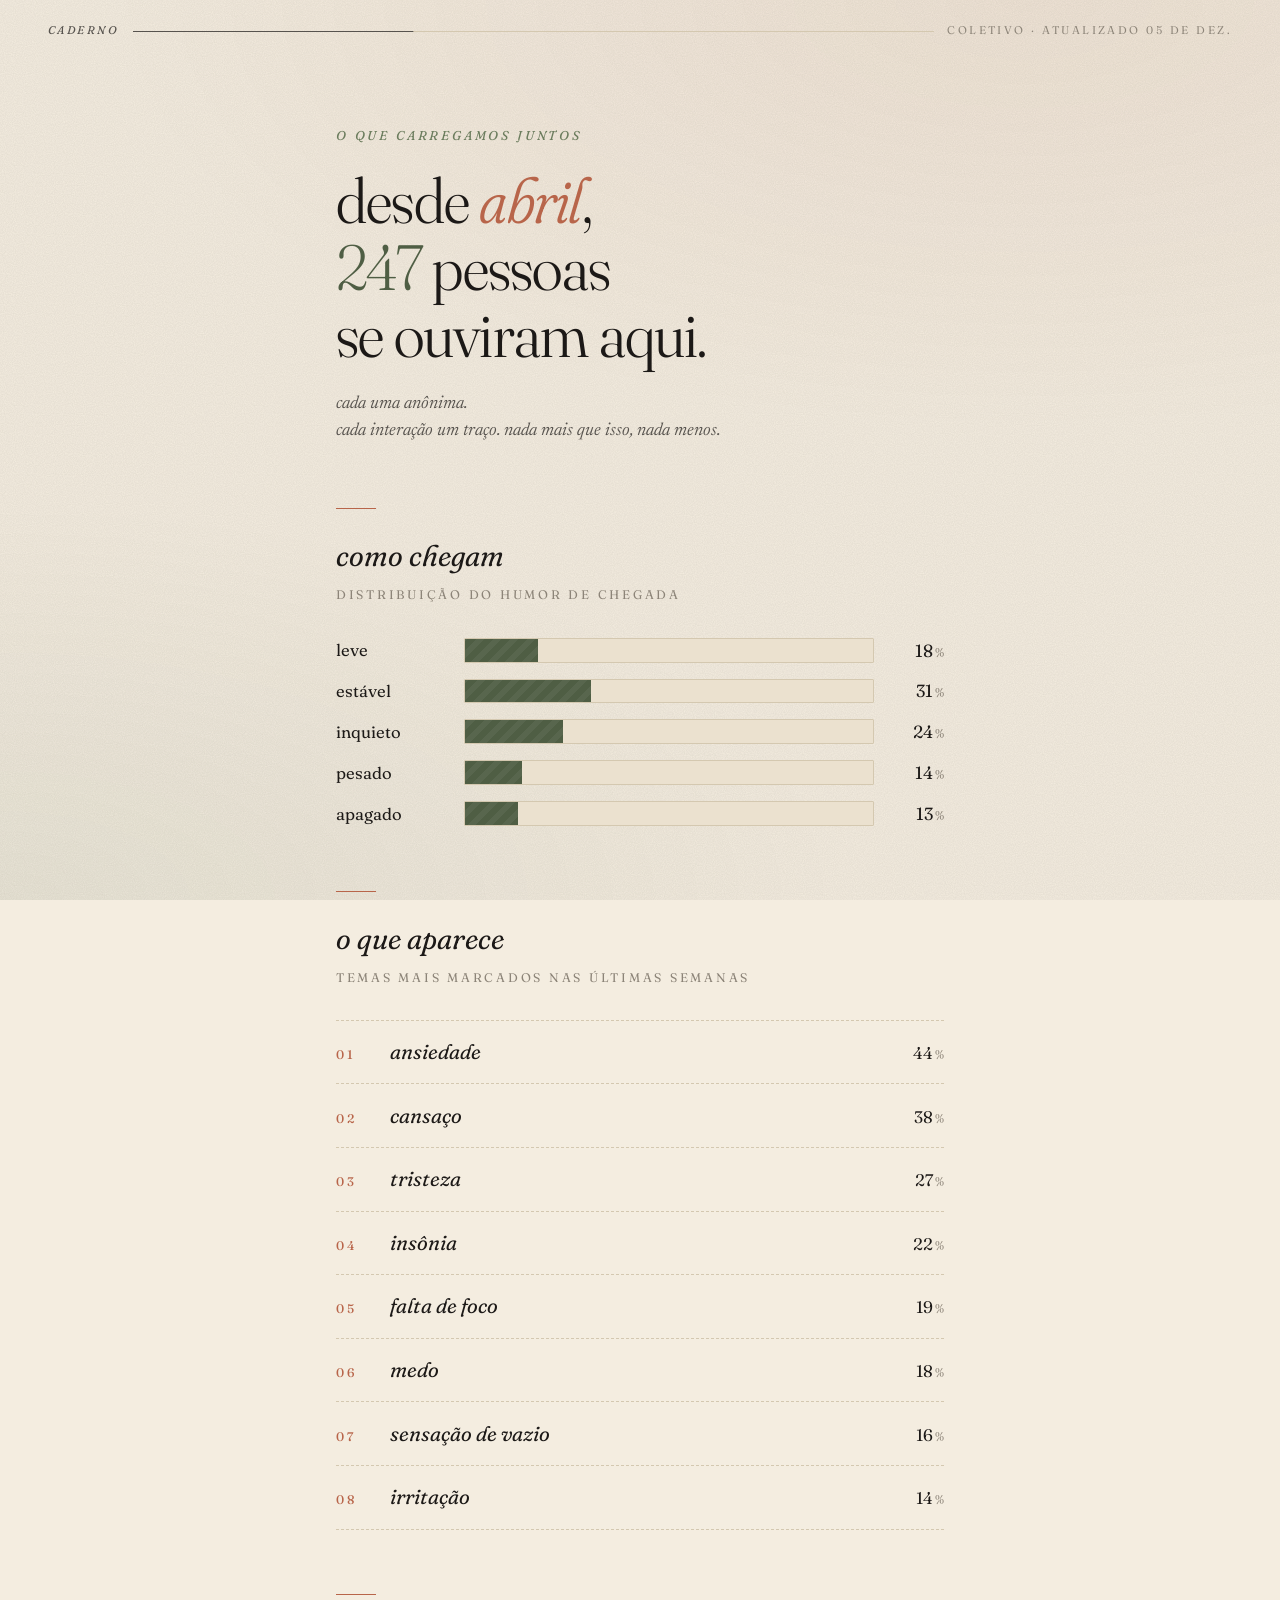
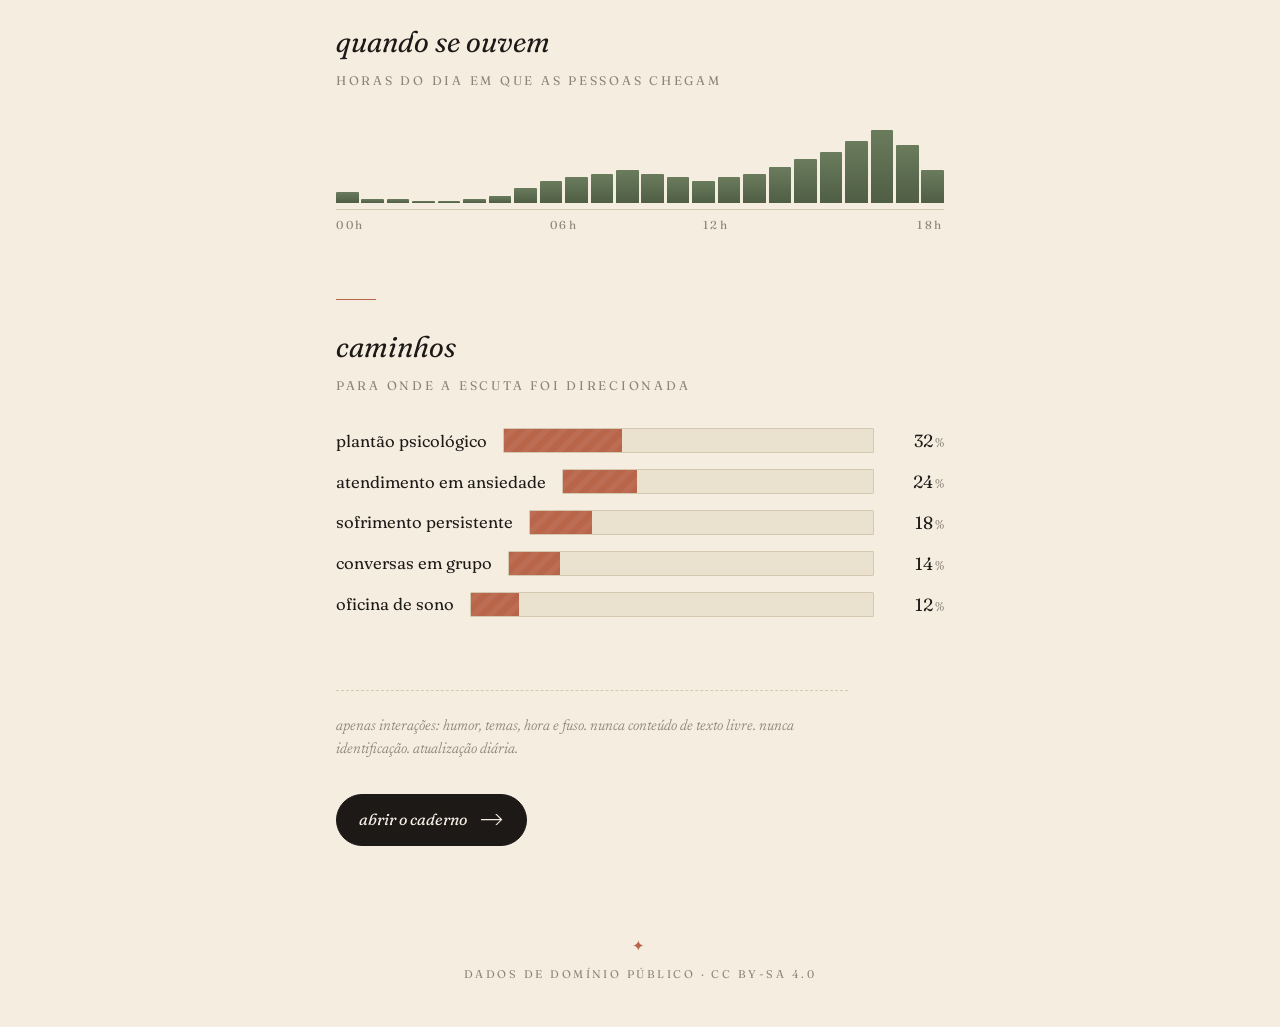
==== public/coletivo.html @ 83b654bb "feat: add initial implementation of the caderno application with survey and public stats page - Crea" ====
<!DOCTYPE html>
<html lang="pt-BR">
<head>
  <meta charset="UTF-8" />
  <meta name="viewport" content="width=device-width, initial-scale=1.0, viewport-fit=cover" />
  <meta name="theme-color" content="#f4ede0" />
  <meta name="description" content="O coletivo — dados públicos da pesquisa de campo." />
  <meta name="referrer" content="no-referrer" />
  <title>caderno · coletivo</title>

  <link rel="icon" type="image/svg+xml" href="favicon.svg" />
  <link rel="mask-icon" href="favicon.svg" color="#b8654a" />

  <link rel="preconnect" href="https://fonts.googleapis.com" />
  <link rel="preconnect" href="https://fonts.gstatic.com" crossorigin />
  <link href="https://fonts.googleapis.com/css2?family=Fraunces:ital,opsz,wght,SOFT,WONK@0,9..144,300..900,30..100,0..1;1,9..144,300..900,30..100,0..1&family=Newsreader:ital,opsz,wght@0,6..72,300..600;1,6..72,300..600&display=swap" rel="stylesheet" />

  <link rel="stylesheet" href="css/style.css" />
</head>
<body class="body--bulletin">
  <div class="paper-grain" aria-hidden="true"></div>

  <header class="masthead">
    <a href="index.html" class="masthead__title masthead__title--link">caderno</a>
    <span class="masthead__rule"></span>
    <span class="masthead__edition">coletivo &middot; <time id="updated">—</time></span>
  </header>

  <main class="folio folio--wide">

    <section class="bulletin-lede">
      <p class="bulletin__overline">o que carregamos juntos</p>
      <h1 class="bulletin__hed">
        desde <em>abril</em>,<br />
        <span class="bulletin__count" id="total-count">—</span> pessoas<br />
        se ouviram aqui.
      </h1>
      <p class="bulletin__lede">
        cada uma anônima.<br />
        cada interação um traço. nada mais que isso, nada menos.
      </p>
    </section>

    <section class="bulletin">
      <h2 class="bulletin__section">como chegam</h2>
      <p class="bulletin__sub">distribuição do humor de chegada</p>
      <div class="bars" id="bars-mood"></div>
    </section>

    <section class="bulletin">
      <h2 class="bulletin__section">o que aparece</h2>
      <p class="bulletin__sub">temas mais marcados nas últimas semanas</p>
      <ol class="top-list" id="top-themes"></ol>
    </section>

    <section class="bulletin">
      <h2 class="bulletin__section">quando se ouvem</h2>
      <p class="bulletin__sub">horas do dia em que as pessoas chegam</p>
      <div class="ribbon" id="ribbon-hours" aria-hidden="true"></div>
      <ol class="ribbon-axis" aria-hidden="true">
        <li>00h</li><li>06h</li><li>12h</li><li>18h</li>
      </ol>
    </section>

    <section class="bulletin">
      <h2 class="bulletin__section">caminhos</h2>
      <p class="bulletin__sub">para onde a escuta foi direcionada</p>
      <div class="bars" id="bars-routes"></div>
    </section>

    <p class="bulletin__footnote">
      apenas interações: humor, temas, hora e fuso. nunca conteúdo de texto livre. nunca identificação. atualização diária.
    </p>

    <nav class="bulletin__nav">
      <a href="index.html" class="quill">
        <span>abrir o caderno</span>
        <svg viewBox="0 0 24 12" aria-hidden="true"><path d="M0 6 H22 M16 0 L22 6 L16 12" /></svg>
      </a>
    </nav>

  </main>

  <footer class="dust">
    <span class="dust__mark" aria-hidden="true">&#x2726;</span>
    <p>dados de domínio público &middot; cc by-sa 4.0</p>
  </footer>

  <script src="js/coletivo.js" defer></script>
</body>
</html>
---- public/css/style.css ----
/* =========================================================================
   caderno · pesquisa de campo
   ========================================================================= */

:root {
  --paper:       #f4ede0;
  --paper-deep:  #ebe1cf;
  --paper-edge:  #d4c8b0;
  --ink:         #1c1917;
  --ink-soft:    #57534e;
  --ink-faint:   #8c8478;
  --moss:        #6b7c5d;
  --moss-deep:   #4f5e44;
  --terra:       #b8654a;
  --gold:        #c8a050;

  --type-display: 'Fraunces', 'Iowan Old Style', 'Charter', Georgia, serif;
  --type-body:    'Newsreader', 'Iowan Old Style', 'Charter', Georgia, serif;

  --leaf-max:  38rem;
  --gutter:    clamp(1.5rem, 5vw, 3rem);
  --ease-leaf: cubic-bezier(0.22, 1, 0.36, 1);
  --ease-soft: cubic-bezier(0.4, 0, 0.2, 1);
}

*,
*::before,
*::after { box-sizing: border-box; }

html, body { margin: 0; padding: 0; }

html { -webkit-text-size-adjust: 100%; }

body {
  font-family: var(--type-body);
  font-size: 1.0625rem;
  line-height: 1.55;
  color: var(--ink);
  background: var(--paper);
  min-height: 100vh;
  min-height: 100dvh;
  position: relative;
  overflow-x: hidden;
  font-feature-settings: 'kern', 'liga', 'onum';
  font-variation-settings: 'opsz' 18, 'wght' 400;
  -webkit-font-smoothing: antialiased;
  text-rendering: optimizeLegibility;
}

::selection {
  background: var(--ink);
  color: var(--paper);
}

/* paper grain ------------------------------------------------------------- */
.paper-grain {
  position: fixed;
  inset: 0;
  pointer-events: none;
  z-index: 0;
  opacity: 0.16;
  mix-blend-mode: multiply;
  background-image: url("data:image/svg+xml;utf8,<svg xmlns='http://www.w3.org/2000/svg' viewBox='0 0 240 240'><filter id='n'><feTurbulence type='fractalNoise' baseFrequency='0.9' numOctaves='2' seed='3'/><feColorMatrix values='0 0 0 0 0.11  0 0 0 0 0.10  0 0 0 0 0.09  0 0 0 0.7 0'/></filter><rect width='240' height='240' filter='url(%23n)'/></svg>");
  background-size: 240px 240px;
}

body::before {
  content: '';
  position: fixed;
  inset: 0;
  pointer-events: none;
  z-index: 0;
  background:
    radial-gradient(120% 80% at 80% 0%, rgba(184, 101, 74, 0.07), transparent 60%),
    radial-gradient(120% 80% at 0% 100%, rgba(107, 124, 93, 0.08), transparent 55%);
}

/* masthead ---------------------------------------------------------------- */
.masthead {
  position: relative;
  z-index: 2;
  display: flex;
  align-items: center;
  gap: 0.85rem;
  padding: 1.4rem var(--gutter) 0;
  font-family: var(--type-display);
  font-size: 0.7rem;
  letter-spacing: 0.22em;
  text-transform: uppercase;
  color: var(--ink-faint);
  font-feature-settings: 'lnum';
}
.masthead__title {
  font-style: italic;
  font-variation-settings: 'opsz' 14, 'wght' 420, 'SOFT' 60;
  color: var(--ink-soft);
}
.masthead__rule {
  flex: 1;
  height: 1px;
  background: var(--paper-edge);
  position: relative;
}
.masthead__rule::after {
  content: '';
  position: absolute;
  inset: 0;
  background: var(--ink-soft);
  transform-origin: left;
  transform: scaleX(0);
  animation: rule-draw 1.4s 0.2s var(--ease-leaf) forwards;
}
@keyframes rule-draw { to { transform: scaleX(0.35); } }
.masthead__edition {
  font-variation-settings: 'opsz' 14, 'wght' 360;
}

/* chapter dots ------------------------------------------------------------ */
.chapters {
  position: relative;
  z-index: 2;
  padding: 1.25rem var(--gutter) 0;
}
.chapters ol {
  list-style: none;
  display: flex;
  gap: 0.7rem;
  margin: 0;
  padding: 0;
}
.chapter {
  width: 0.45rem;
  height: 0.45rem;
  border-radius: 50%;
  background: transparent;
  border: 1px solid var(--paper-edge);
  transition: all 0.5s var(--ease-leaf);
}
.chapter--past   { background: var(--moss); border-color: var(--moss); }
.chapter--active {
  background: var(--ink);
  border-color: var(--ink);
  transform: scale(1.4);
  box-shadow: 0 0 0 4px rgba(28, 25, 23, 0.05);
}

/* folio ------------------------------------------------------------------- */
.folio {
  position: relative;
  z-index: 1;
  padding: 2rem var(--gutter) 4rem;
  max-width: var(--leaf-max);
  margin: 0 auto;
  min-height: 70dvh;
}

/* leaves (steps) ---------------------------------------------------------- */
.leaf {
  display: none;
  animation: leaf-in 0.7s var(--ease-leaf) both;
}
.leaf--active { display: block; }
.leaf[hidden] { display: none; }

@keyframes leaf-in {
  from { opacity: 0; transform: translateY(14px); filter: blur(2px); }
  to   { opacity: 1; transform: none;             filter: none; }
}

/* welcome ----------------------------------------------------------------- */
.leaf--welcome { padding-top: clamp(2rem, 9vh, 5rem); }

.welcome__overline {
  font-family: var(--type-display);
  font-style: italic;
  font-size: 0.8rem;
  letter-spacing: 0.22em;
  text-transform: uppercase;
  color: var(--moss);
  margin: 0 0 1.75rem;
  font-variation-settings: 'opsz' 14, 'wght' 420, 'SOFT' 50;
  animation: fade-up 0.9s 0.1s var(--ease-leaf) both;
}

.welcome__hed {
  font-family: var(--type-display);
  font-size: clamp(2.75rem, 10vw, 4.75rem);
  line-height: 0.98;
  letter-spacing: -0.015em;
  margin: 0;
  font-variation-settings: 'opsz' 144, 'wght' 320, 'SOFT' 30;
  animation: fade-up 0.9s 0.25s var(--ease-leaf) both;
}
.welcome__hed em {
  font-style: italic;
  font-variation-settings: 'opsz' 144, 'wght' 320, 'SOFT' 80, 'WONK' 1;
  color: var(--ink-soft);
}

.welcome__breath {
  display: block;
  width: 100%;
  max-width: 12rem;
  height: 4px;
  margin: 1.75rem 0 2rem;
  overflow: visible;
}
.welcome__breath line {
  stroke: var(--terra);
  stroke-width: 1;
  stroke-dasharray: 200;
  stroke-dashoffset: 200;
  transform-origin: left center;
  animation:
    breath-draw 1.6s 0.6s var(--ease-leaf) forwards,
    breath-pulse 5s 2.4s ease-in-out infinite alternate;
}
@keyframes breath-draw  { to { stroke-dashoffset: 0; } }
@keyframes breath-pulse {
  0%   { transform: scaleX(0.92); opacity: 0.7; }
  100% { transform: scaleX(1);    opacity: 1;   }
}

.welcome__lede {
  font-family: var(--type-body);
  font-style: italic;
  font-size: 1.125rem;
  font-variation-settings: 'opsz' 32, 'wght' 380;
  color: var(--ink-soft);
  max-width: 28rem;
  margin: 0 0 2.5rem;
  animation: fade-up 0.9s 0.45s var(--ease-leaf) both;
}

.welcome__fineprint {
  font-family: var(--type-display);
  font-size: 0.7rem;
  letter-spacing: 0.22em;
  text-transform: uppercase;
  color: var(--ink-faint);
  margin: 1.75rem 0 0;
  font-variation-settings: 'opsz' 14, 'wght' 380;
  animation: fade-up 0.9s 0.75s var(--ease-leaf) both;
}

.leaf--welcome .quill {
  animation: fade-up 0.9s 0.6s var(--ease-leaf) both;
}

@keyframes fade-up {
  from { opacity: 0; transform: translateY(10px); }
  to   { opacity: 1; transform: none; }
}

/* quill (button) ---------------------------------------------------------- */
.quill {
  display: inline-flex;
  align-items: center;
  gap: 0.85rem;
  padding: 0.78rem 1.4rem;
  font-family: var(--type-display);
  font-size: 1rem;
  font-style: italic;
  font-variation-settings: 'opsz' 24, 'wght' 400, 'SOFT' 60;
  color: var(--paper);
  background: var(--ink);
  border: 1px solid var(--ink);
  border-radius: 999px;
  text-decoration: none;
  cursor: pointer;
  transition: transform 0.4s var(--ease-leaf), background 0.4s var(--ease-leaf), border-color 0.4s var(--ease-leaf), color 0.3s ease;
  position: relative;
  user-select: none;
  -webkit-tap-highlight-color: transparent;
}
.quill:hover {
  transform: translateY(-1px);
  background: var(--moss-deep);
  border-color: var(--moss-deep);
}
.quill:active { transform: translateY(0); }
.quill svg {
  width: 1.4rem;
  height: 0.7rem;
  stroke: currentColor;
  stroke-width: 1.2;
  stroke-linecap: square;
  stroke-linejoin: miter;
  fill: none;
  transition: transform 0.45s var(--ease-leaf);
}
.quill:hover svg { transform: translateX(5px); }

.quill--ghost {
  background: transparent;
  color: var(--ink-soft);
  border-color: transparent;
  padding: 0.78rem 0.6rem;
}
.quill--ghost:hover {
  background: transparent;
  border-color: transparent;
  color: var(--ink);
  transform: none;
}
.quill--ghost:hover svg { transform: translateX(-5px); }
.quill--ghost svg { transition: transform 0.45s var(--ease-leaf); }

.quill[disabled],
.quill[aria-disabled='true'] {
  opacity: 0.32;
  cursor: not-allowed;
  pointer-events: none;
}

/* leaf head --------------------------------------------------------------- */
.leaf__head { margin-bottom: 2.25rem; }

.leaf__numeral {
  display: inline-flex;
  align-items: center;
  font-family: var(--type-display);
  font-size: 0.78rem;
  letter-spacing: 0.28em;
  color: var(--terra);
  font-variation-settings: 'opsz' 14, 'wght' 460;
  font-feature-settings: 'lnum';
  margin-bottom: 1.25rem;
  text-transform: uppercase;
}
.leaf__numeral::before {
  content: '';
  display: inline-block;
  width: 1.6rem;
  height: 1px;
  background: currentColor;
  margin-right: 0.7rem;
  transform-origin: left;
  animation: rule-grow 0.7s 0.15s var(--ease-leaf) both;
}
@keyframes rule-grow {
  from { transform: scaleX(0); }
  to   { transform: scaleX(1); }
}

.leaf__hed {
  font-family: var(--type-display);
  font-size: clamp(1.75rem, 5.8vw, 2.65rem);
  line-height: 1.08;
  margin: 0 0 1rem;
  font-variation-settings: 'opsz' 96, 'wght' 360, 'SOFT' 40;
  letter-spacing: -0.008em;
  color: var(--ink);
}
.leaf__hed em {
  font-style: italic;
  font-variation-settings: 'opsz' 96, 'wght' 360, 'SOFT' 80, 'WONK' 1;
  color: var(--moss-deep);
}

.leaf__lede {
  font-family: var(--type-body);
  font-style: italic;
  font-size: 1.05rem;
  color: var(--ink-soft);
  max-width: 30rem;
  margin: 0;
  font-variation-settings: 'opsz' 24, 'wght' 380;
}

.leaf__ornament {
  display: block;
  font-family: var(--type-display);
  font-size: 1.6rem;
  color: var(--terra);
  margin-bottom: 1rem;
  font-variant-emoji: text;
  animation: ornament-spin 1.2s var(--ease-leaf) both;
}
@keyframes ornament-spin {
  from { opacity: 0; transform: rotate(-180deg) scale(0.4); }
  to   { opacity: 1; transform: rotate(0)        scale(1);   }
}

/* ink list (radio) -------------------------------------------------------- */
.ink-list {
  border: none;
  padding: 0;
  margin: 0 0 2.5rem;
  display: flex;
  flex-direction: column;
}

.ink {
  position: relative;
  padding: 1.15rem 0.5rem 1.15rem 0;
  border-bottom: 1px solid var(--paper-edge);
  cursor: pointer;
  display: flex;
  align-items: baseline;
  justify-content: space-between;
  gap: 1rem;
  transition: padding 0.35s var(--ease-leaf), background 0.35s var(--ease-leaf);
  -webkit-tap-highlight-color: transparent;
}
.ink:first-child { border-top: 1px solid var(--paper-edge); }
.ink input {
  position: absolute;
  opacity: 0;
  pointer-events: none;
}

.ink__title {
  font-family: var(--type-display);
  font-size: clamp(1.25rem, 4.4vw, 1.55rem);
  line-height: 1.15;
  font-variation-settings: 'opsz' 36, 'wght' 380, 'SOFT' 40;
  color: var(--ink);
  flex: 1;
  transition: transform 0.35s var(--ease-leaf), color 0.3s ease, font-variation-settings 0.4s ease;
}
.ink__gloss {
  font-family: var(--type-body);
  font-style: italic;
  font-size: 0.92rem;
  color: var(--ink-faint);
  font-variation-settings: 'opsz' 18, 'wght' 360;
  text-align: right;
  white-space: nowrap;
  transition: color 0.3s ease;
}

.ink:hover .ink__title {
  color: var(--moss-deep);
  transform: translateX(6px);
}

.ink:has(input:checked) {
  padding-left: 1.6rem;
}
.ink:has(input:checked)::before {
  content: '';
  position: absolute;
  left: 0;
  top: 50%;
  transform: translateY(-50%);
  width: 0.55rem;
  height: 0.55rem;
  background: var(--terra);
  border-radius: 50%;
  box-shadow: 0 0 0 3px rgba(184, 101, 74, 0.12);
  animation: dot-pop 0.4s var(--ease-leaf) both;
}
@keyframes dot-pop {
  from { transform: translateY(-50%) scale(0); }
  to   { transform: translateY(-50%) scale(1); }
}
.ink:has(input:checked) .ink__title {
  font-style: italic;
  font-variation-settings: 'opsz' 36, 'wght' 420, 'SOFT' 80, 'WONK' 1;
  color: var(--moss-deep);
  transform: none;
}
.ink:has(input:checked) .ink__gloss {
  color: var(--terra);
}

.ink input:focus-visible ~ .ink__title,
.ink:focus-within .ink__title {
  outline: 2px dashed var(--terra);
  outline-offset: 6px;
  border-radius: 2px;
}

/* seeds (multi-select) ---------------------------------------------------- */
.seeds {
  border: none;
  padding: 0;
  margin: 0 0 2.5rem;
  display: flex;
  flex-wrap: wrap;
  gap: 0.55rem;
}
.seed {
  position: relative;
  cursor: pointer;
  -webkit-tap-highlight-color: transparent;
}
.seed input {
  position: absolute;
  opacity: 0;
  pointer-events: none;
}
.seed span {
  display: inline-block;
  padding: 0.6rem 1.05rem;
  border: 1px solid var(--paper-edge);
  border-radius: 999px;
  font-family: var(--type-body);
  font-size: 0.95rem;
  color: var(--ink-soft);
  background: rgba(255, 255, 255, 0.25);
  transition: all 0.3s var(--ease-leaf);
  font-variation-settings: 'opsz' 22, 'wght' 380;
  white-space: nowrap;
}
.seed:hover span {
  border-color: var(--ink-soft);
  color: var(--ink);
  transform: translateY(-1px);
}
.seed input:checked + span {
  background: var(--ink);
  color: var(--paper);
  border-color: var(--ink);
  font-style: italic;
  font-variation-settings: 'opsz' 22, 'wght' 380, 'SOFT' 50, 'WONK' 1;
}
.seed input:focus-visible + span {
  outline: 2px dashed var(--terra);
  outline-offset: 3px;
}

/* margin note (text) ------------------------------------------------------ */
.margin-note {
  margin: 1.5rem 0 2.75rem;
  position: relative;
}
.margin-note__input {
  width: 100%;
  border: none;
  background: transparent;
  font-family: var(--type-display);
  font-style: italic;
  font-size: clamp(1.5rem, 6.2vw, 2.25rem);
  font-variation-settings: 'opsz' 60, 'wght' 360, 'SOFT' 60;
  color: var(--ink);
  padding: 0.6rem 0;
  outline: none;
  letter-spacing: -0.005em;
  -webkit-appearance: none;
}
.margin-note__input::placeholder {
  color: var(--ink-faint);
  font-style: italic;
  opacity: 0.7;
}
.margin-note__input:focus + .margin-note__rule {
  background: var(--terra);
}
.margin-note__rule {
  display: block;
  height: 1px;
  background: var(--ink-soft);
  width: 100%;
  margin-top: 0.4rem;
  transition: background 0.4s var(--ease-leaf);
}
.margin-note__hint {
  font-family: var(--type-display);
  font-size: 0.7rem;
  letter-spacing: 0.22em;
  text-transform: uppercase;
  color: var(--ink-faint);
  margin-top: 0.7rem;
  display: block;
  font-variation-settings: 'opsz' 14, 'wght' 380;
}

/* leaf nav ---------------------------------------------------------------- */
.leaf__nav {
  display: flex;
  align-items: center;
  margin-top: 1rem;
  gap: 0.5rem;
}
.leaf__nav .quill--ghost { margin-right: auto; }
.leaf__nav .quill:not(.quill--ghost) { margin-left: auto; }

/* shake on invalid -------------------------------------------------------- */
.shake { animation: shake 0.4s var(--ease-soft) both; }
@keyframes shake {
  0%, 100% { transform: translateX(0); }
  20%      { transform: translateX(-5px); }
  50%      { transform: translateX(5px); }
  80%      { transform: translateX(-2px); }
}

/* final route card -------------------------------------------------------- */
.card-route {
  position: relative;
  background: var(--paper-deep);
  border: 1px solid var(--paper-edge);
  border-radius: 2px;
  padding: 2rem 1.75rem 1.75rem;
  margin: 2rem 0 0;
  box-shadow:
    0 1px 0 rgba(28, 25, 23, 0.04),
    0 12px 40px -24px rgba(28, 25, 23, 0.18);
  animation: leaf-in 0.8s 0.15s var(--ease-leaf) both;
}
.card-route::before {
  content: '';
  position: absolute;
  top: -1px; left: 1.5rem; right: 1.5rem;
  height: 3px;
  background: var(--terra);
}
.card-route::after {
  content: '✦';
  position: absolute;
  top: -0.7rem; right: 1.25rem;
  font-family: var(--type-display);
  font-size: 0.9rem;
  color: var(--terra);
  background: var(--paper);
  padding: 0 0.4rem;
  font-variant-emoji: text;
}

.card-route__kicker {
  font-family: var(--type-display);
  font-size: 0.7rem;
  letter-spacing: 0.28em;
  text-transform: uppercase;
  color: var(--terra);
  margin: 0 0 0.85rem;
  font-variation-settings: 'opsz' 14, 'wght' 480;
}
.card-route__title {
  font-family: var(--type-display);
  font-size: clamp(1.5rem, 5.4vw, 2.1rem);
  line-height: 1.1;
  margin: 0 0 0.75rem;
  font-variation-settings: 'opsz' 60, 'wght' 380, 'SOFT' 40;
  color: var(--ink);
}
.card-route__body {
  font-family: var(--type-body);
  font-size: 1.02rem;
  color: var(--ink-soft);
  margin: 0 0 0.75rem;
  max-width: 32rem;
  font-variation-settings: 'opsz' 24, 'wght' 380;
}
.card-route__meta {
  font-family: var(--type-display);
  font-style: italic;
  font-size: 0.85rem;
  color: var(--ink-faint);
  margin: 0 0 1.75rem;
  font-variation-settings: 'opsz' 18, 'wght' 380, 'SOFT' 60;
}
.card-route__actions {
  display: flex;
  gap: 0.4rem;
  align-items: center;
  flex-wrap: wrap;
}

.closing {
  font-family: var(--type-display);
  font-size: clamp(1.25rem, 4.5vw, 1.6rem);
  font-style: italic;
  text-align: center;
  color: var(--ink-soft);
  margin: 4rem 0 0;
  font-variation-settings: 'opsz' 36, 'wght' 360, 'SOFT' 70, 'WONK' 1;
  animation: fade-up 0.9s 0.6s var(--ease-leaf) both;
}
.closing em {
  color: var(--terra);
  font-variation-settings: 'opsz' 36, 'wght' 380, 'SOFT' 80, 'WONK' 1;
}

/* dust (footer) ----------------------------------------------------------- */
.dust {
  position: relative;
  z-index: 2;
  padding: 1.5rem var(--gutter) 2.75rem;
  text-align: center;
  font-family: var(--type-display);
  font-size: 0.7rem;
  letter-spacing: 0.22em;
  text-transform: uppercase;
  color: var(--ink-faint);
  font-variation-settings: 'opsz' 14, 'wght' 380;
}
.dust p { margin: 0; }
.dust__mark {
  display: block;
  margin-bottom: 0.55rem;
  color: var(--terra);
  font-size: 0.95rem;
  font-variant-emoji: text;
}

/* responsive -------------------------------------------------------------- */
@media (max-width: 480px) {
  .ink {
    flex-direction: column;
    align-items: flex-start;
    gap: 0.2rem;
  }
  .ink__gloss { text-align: left; white-space: normal; }
  .leaf__nav  { gap: 0.25rem; }
  .leaf__nav .quill { padding: 0.7rem 1.1rem; font-size: 0.95rem; }
  .leaf__nav .quill--ghost { padding: 0.7rem 0.4rem; }
  .card-route { padding: 1.75rem 1.4rem 1.4rem; }
}

@media (min-width: 880px) {
  .leaf__numeral {
    position: absolute;
    transform: translateX(calc(-100% - 1.5rem));
    margin-bottom: 0;
    padding-top: 0.75rem;
  }
  .leaf__numeral::before { display: none; }
  .leaf__head { position: relative; }
}

/* prefers-reduced-motion -------------------------------------------------- */
@media (prefers-reduced-motion: reduce) {
  *,
  *::before,
  *::after {
    animation-duration: 0.001ms !important;
    animation-iteration-count: 1 !important;
    transition-duration: 0.001ms !important;
  }
}

/* =========================================================================
   welcome — return-visitor link (revealed by JS)
   ========================================================================= */
.welcome__return {
  font-family: var(--type-display);
  font-style: italic;
  font-size: 0.92rem;
  color: var(--ink-soft);
  margin: 1.6rem 0 0;
  font-variation-settings: 'opsz' 22, 'wght' 380, 'SOFT' 60;
  display: flex;
  align-items: center;
  gap: 0.55rem;
  animation: fade-up 0.9s 0.95s var(--ease-leaf) both;
}
.welcome__return[hidden] { display: none; }
.welcome__return > span:first-child {
  color: var(--terra);
  font-variant-emoji: text;
  font-size: 0.85rem;
}
.welcome__return a {
  color: var(--ink);
  text-decoration: none;
  border-bottom: 1px solid var(--ink-faint);
  padding-bottom: 1px;
  transition: border-color 0.3s ease, color 0.3s ease;
}
.welcome__return a:hover {
  color: var(--terra);
  border-color: var(--terra);
}

/* =========================================================================
   card-route — public-data share line
   ========================================================================= */
.card-route__share {
  margin: 1.5rem 0 0;
  padding: 1.1rem 0 0;
  border-top: 1px dashed var(--paper-edge);
  display: flex;
  align-items: center;
  gap: 0.55rem;
  flex-wrap: wrap;
  font-family: var(--type-display);
  font-style: italic;
  font-size: 0.92rem;
  color: var(--ink-soft);
  font-variation-settings: 'opsz' 22, 'wght' 380, 'SOFT' 60;
}
.card-route__share-mark {
  color: var(--terra);
  font-style: normal;
  font-variant-emoji: text;
  font-size: 0.85rem;
}
.card-route__share a {
  color: var(--terra);
  text-decoration: none;
  border-bottom: 1px solid currentColor;
  padding-bottom: 1px;
  transition: color 0.3s ease, border-color 0.3s ease;
}
.card-route__share a:hover {
  color: var(--moss-deep);
  border-color: var(--moss-deep);
}

/* =========================================================================
   coletivo · public data page
   ========================================================================= */

.folio--wide { max-width: 44rem; }

.bulletin-lede {
  padding-top: clamp(1.5rem, 6vh, 4rem);
  margin-bottom: 4rem;
  animation: leaf-in 0.9s 0.05s var(--ease-leaf) both;
}

.bulletin__overline {
  font-family: var(--type-display);
  font-style: italic;
  font-size: 0.8rem;
  letter-spacing: 0.22em;
  text-transform: uppercase;
  color: var(--moss);
  margin: 0 0 1.25rem;
  font-variation-settings: 'opsz' 14, 'wght' 420, 'SOFT' 50;
}

.bulletin__hed {
  font-family: var(--type-display);
  font-size: clamp(2.25rem, 8vw, 4rem);
  line-height: 1.05;
  letter-spacing: -0.012em;
  margin: 0 0 1.5rem;
  font-variation-settings: 'opsz' 144, 'wght' 320, 'SOFT' 30;
  color: var(--ink);
}
.bulletin__hed em {
  font-style: italic;
  font-variation-settings: 'opsz' 144, 'wght' 320, 'SOFT' 80, 'WONK' 1;
  color: var(--terra);
}
.bulletin__count {
  font-variation-settings: 'opsz' 144, 'wght' 280, 'SOFT' 50;
  color: var(--moss-deep);
  font-feature-settings: 'lnum';
  letter-spacing: -0.025em;
}

.bulletin__lede {
  font-family: var(--type-body);
  font-style: italic;
  font-size: 1.1rem;
  line-height: 1.5;
  color: var(--ink-soft);
  margin: 0;
  max-width: 30rem;
  font-variation-settings: 'opsz' 32, 'wght' 380;
}

.bulletin {
  margin-bottom: 4rem;
  position: relative;
  animation: leaf-in 0.8s var(--ease-leaf) both;
}
section.bulletin:nth-of-type(2) { animation-delay: 0.30s; }
section.bulletin:nth-of-type(3) { animation-delay: 0.45s; }
section.bulletin:nth-of-type(4) { animation-delay: 0.60s; }
section.bulletin:nth-of-type(5) { animation-delay: 0.75s; }

.bulletin::before {
  content: '';
  display: block;
  width: 2.5rem;
  height: 1px;
  background: var(--terra);
  margin-bottom: 1.5rem;
}

.bulletin__section {
  font-family: var(--type-display);
  font-size: clamp(1.4rem, 4vw, 1.85rem);
  font-style: italic;
  font-variation-settings: 'opsz' 60, 'wght' 380, 'SOFT' 50, 'WONK' 1;
  margin: 0 0 0.4rem;
  color: var(--ink);
}
.bulletin__sub {
  font-family: var(--type-display);
  font-size: 0.78rem;
  letter-spacing: 0.22em;
  text-transform: uppercase;
  color: var(--ink-faint);
  margin: 0 0 2rem;
  font-variation-settings: 'opsz' 14, 'wght' 380;
}

/* horizontal bars --------------------------------------------------------- */
.bars { display: flex; flex-direction: column; gap: 0.85rem; }

.bar {
  display: flex;
  align-items: center;
  gap: 1rem;
}
.bar__label {
  flex: 0 0 auto;
  min-width: 7rem;
  max-width: 14rem;
  font-family: var(--type-display);
  font-size: 1.05rem;
  font-variation-settings: 'opsz' 24, 'wght' 380, 'SOFT' 40;
  color: var(--ink);
}
.bar__track {
  flex: 1 1 0;
  min-width: 0;
  height: 1.55rem;
  background: var(--paper-deep);
  border-radius: 1px;
  overflow: hidden;
  position: relative;
  border: 1px solid var(--paper-edge);
}
.bar__fill {
  display: block;
  height: 100%;
  width: 0;
  background: var(--accent, var(--moss-deep));
  --pct: 0%;
  animation: bar-grow 1.4s var(--ease-leaf) both;
  position: relative;
}
.bar__fill::after {
  content: '';
  position: absolute;
  inset: 0;
  background: repeating-linear-gradient(
    -45deg,
    transparent 0 6px,
    rgba(255, 255, 255, 0.05) 6px 12px
  );
  pointer-events: none;
}
@keyframes bar-grow { to { width: var(--pct); } }
.bar__pct {
  flex: 0 0 auto;
  min-width: 3.4rem;
  text-align: right;
  font-family: var(--type-display);
  font-size: 1.1rem;
  font-feature-settings: 'lnum';
  font-variation-settings: 'opsz' 36, 'wght' 380, 'SOFT' 50;
  color: var(--ink);
}
.bar__pct i {
  font-style: normal;
  color: var(--ink-faint);
  margin-left: 0.15rem;
  font-size: 0.72em;
}

/* top list (numbered ranking) -------------------------------------------- */
.top-list {
  list-style: none;
  margin: 0;
  padding: 0;
}
.top-list li {
  display: grid;
  grid-template-columns: 2.4rem 1fr auto;
  gap: 1rem;
  align-items: baseline;
  padding: 0.95rem 0;
  border-bottom: 1px dashed var(--paper-edge);
}
.top-list li:first-child { border-top: 1px dashed var(--paper-edge); }
.top__num {
  font-family: var(--type-display);
  font-feature-settings: 'lnum';
  font-size: 0.78rem;
  letter-spacing: 0.22em;
  color: var(--terra);
  font-variation-settings: 'opsz' 14, 'wght' 460;
}
.top__label {
  font-family: var(--type-display);
  font-size: clamp(1.1rem, 3.5vw, 1.3rem);
  font-style: italic;
  font-variation-settings: 'opsz' 36, 'wght' 380, 'SOFT' 60, 'WONK' 1;
  color: var(--ink);
}
.top__pct {
  font-family: var(--type-display);
  font-size: 1.05rem;
  font-feature-settings: 'lnum';
  font-variation-settings: 'opsz' 24, 'wght' 380;
  color: var(--ink);
}
.top__pct i {
  font-style: normal;
  color: var(--ink-faint);
  margin-left: 0.15rem;
  font-size: 0.75em;
}

/* hour ribbon (24-tick mini bar chart) ----------------------------------- */
.ribbon {
  display: grid;
  grid-template-columns: repeat(24, 1fr);
  gap: 0.18rem;
  height: 5.5rem;
  align-items: end;
  padding: 0.5rem 0 0.4rem;
  border-bottom: 1px solid var(--paper-edge);
}
.tick {
  display: block;
  width: 100%;
  height: 0;
  --h: 2%;
  background: linear-gradient(to top, var(--moss-deep), var(--moss));
  border-radius: 1px 1px 0 0;
  animation: tick-grow 0.9s var(--ease-leaf) both;
}
@keyframes tick-grow { to { height: var(--h); } }

.ribbon-axis {
  list-style: none;
  margin: 0.4rem 0 0;
  padding: 0;
  display: grid;
  grid-template-columns: repeat(4, 1fr);
  font-family: var(--type-display);
  font-feature-settings: 'lnum';
  font-size: 0.72rem;
  letter-spacing: 0.22em;
  color: var(--ink-faint);
}
.ribbon-axis li:nth-child(1) { text-align: left; }
.ribbon-axis li:nth-child(2) { text-align: center; }
.ribbon-axis li:nth-child(3) { text-align: center; }
.ribbon-axis li:nth-child(4) { text-align: right; }

/* footnote / nav ---------------------------------------------------------- */
.bulletin__footnote {
  font-family: var(--type-body);
  font-style: italic;
  font-size: 0.95rem;
  line-height: 1.55;
  color: var(--ink-faint);
  margin: 4.5rem 0 1rem;
  padding: 1.5rem 0 0;
  border-top: 1px dashed var(--paper-edge);
  font-variation-settings: 'opsz' 18, 'wght' 360;
  max-width: 32rem;
}
.bulletin__nav { margin: 2rem 0 0; }

.masthead__title--link {
  color: var(--ink-soft);
  text-decoration: none;
  transition: color 0.3s ease;
}
.masthead__title--link:hover { color: var(--terra); }

/* mobile responsiveness for bulletin ------------------------------------- */
@media (max-width: 540px) {
  .bar {
    display: grid;
    grid-template-columns: 1fr auto;
    grid-template-rows: auto auto;
    column-gap: 1rem;
    row-gap: 0.3rem;
    align-items: baseline;
  }
  .bar__label {
    grid-column: 1; grid-row: 1;
    min-width: 0; max-width: none;
  }
  .bar__pct  { grid-column: 2; grid-row: 1; }
  .bar__track { grid-column: 1 / -1; grid-row: 2; }

  .top-list li {
    grid-template-columns: 2rem 1fr auto;
    column-gap: 0.75rem;
  }

  .ribbon { height: 4.5rem; }
}
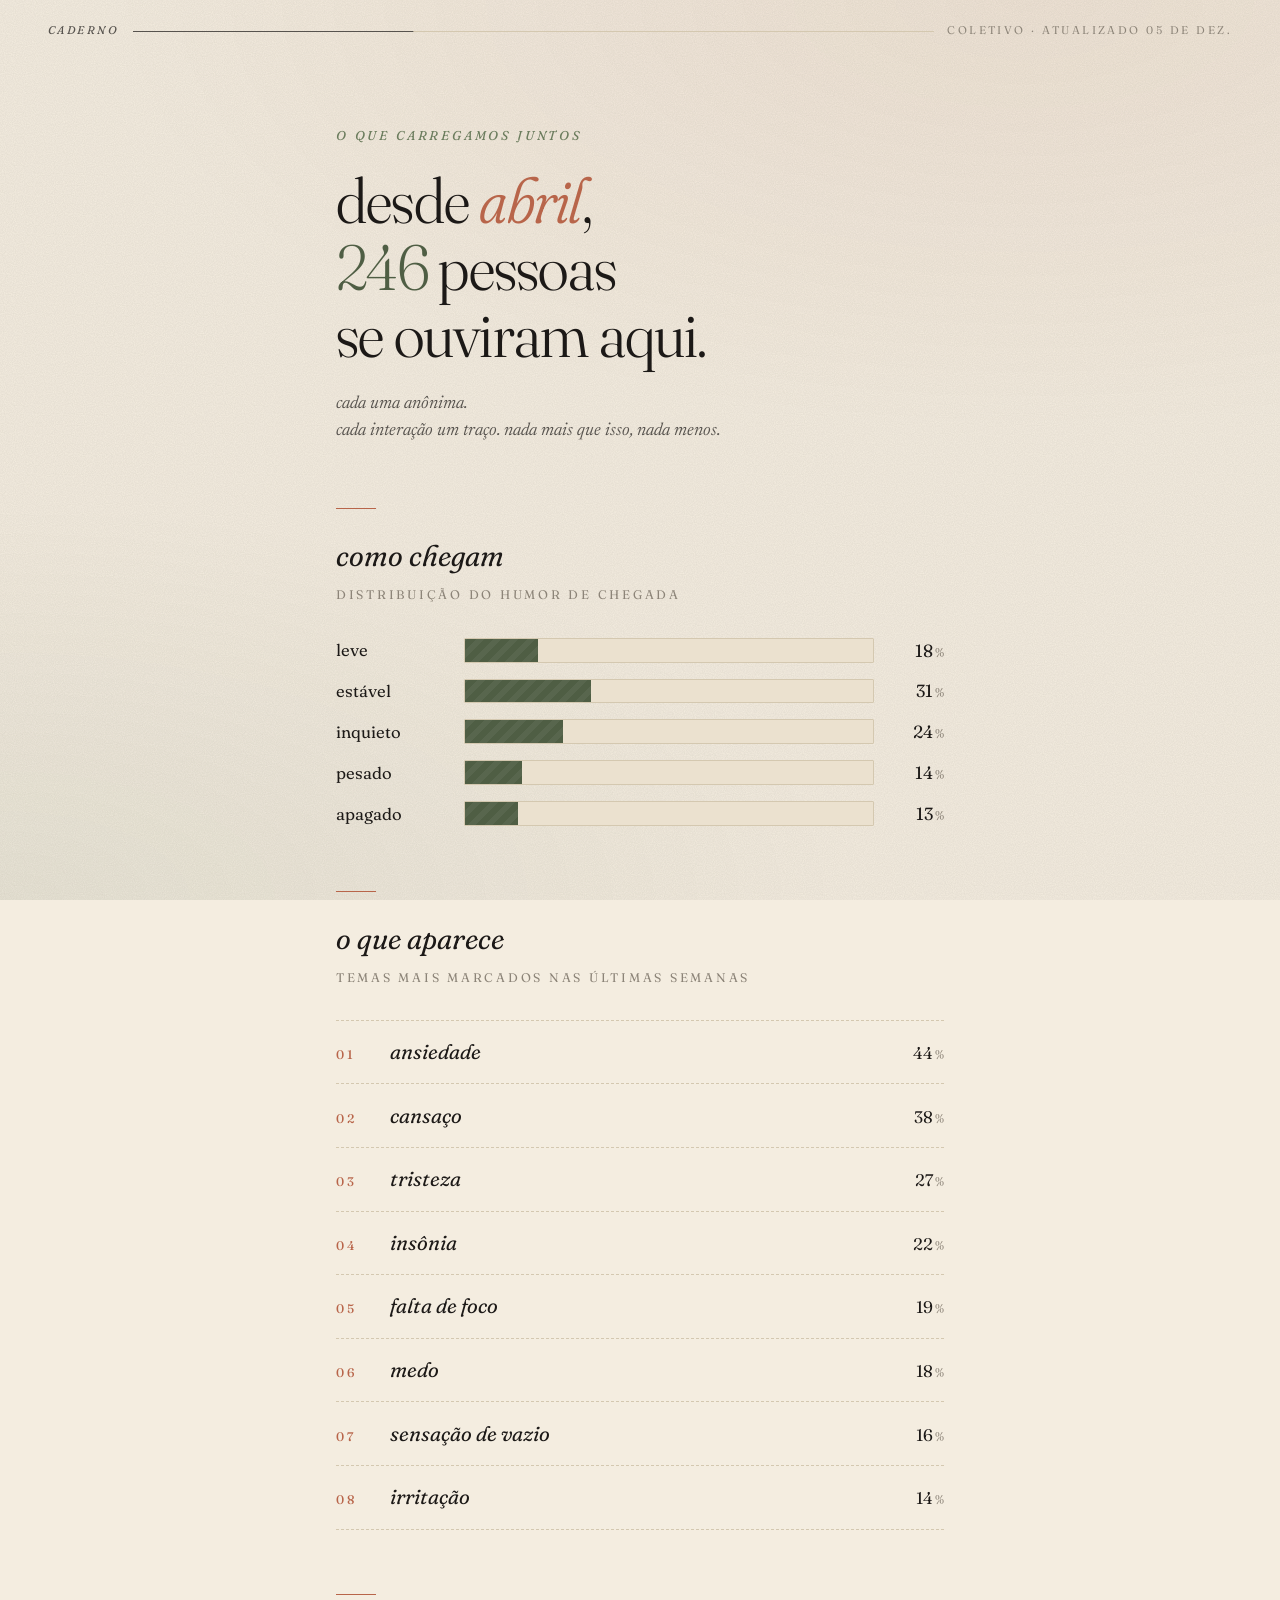
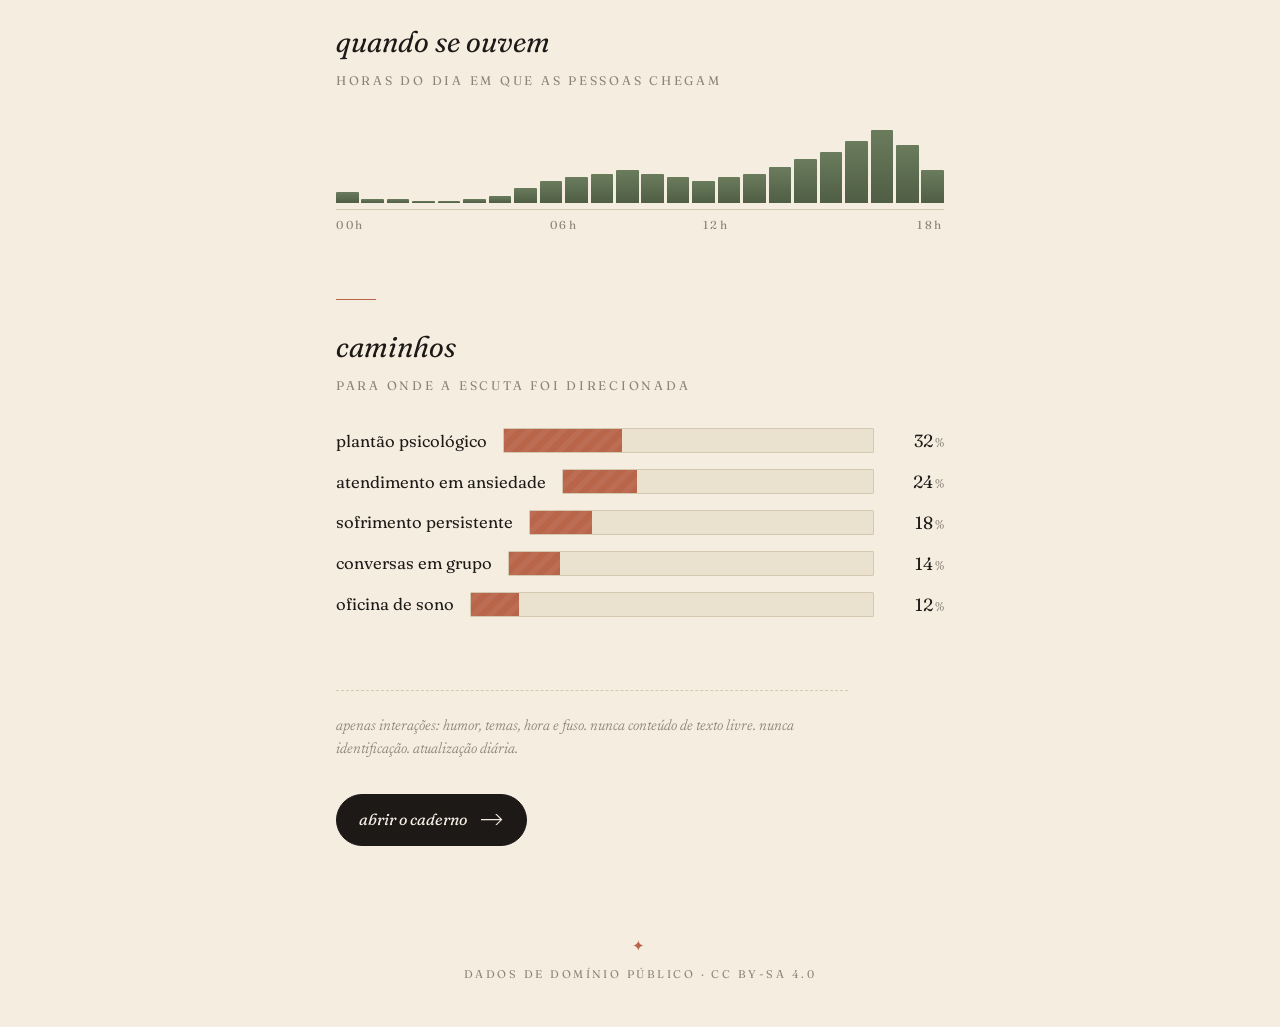
==== commit c4fb1e11: "feat: enhance coletivo and index pages with Open Graph and Twitter meta tags; add empty state handli" ====
--- a/public/coletivo.html
+++ b/public/coletivo.html
@@ -6,6 +6,16 @@
   <meta name="theme-color" content="#f4ede0" />
   <meta name="description" content="O coletivo — dados públicos da pesquisa de campo." />
   <meta name="referrer" content="no-referrer" />
+
+  <meta property="og:type"        content="website" />
+  <meta property="og:title"       content="caderno · coletivo" />
+  <meta property="og:description" content="Dados públicos da pesquisa de campo. Anônimo, agregado, atualizado diariamente." />
+  <meta property="og:locale"      content="pt_BR" />
+  <meta property="og:site_name"   content="caderno" />
+  <meta name="twitter:card"        content="summary" />
+  <meta name="twitter:title"       content="caderno · coletivo" />
+  <meta name="twitter:description" content="Dados públicos da pesquisa de campo. Anônimo, agregado." />
+
   <title>caderno · coletivo</title>
 
   <link rel="icon" type="image/svg+xml" href="favicon.svg" />
@@ -38,6 +48,20 @@
       <p class="bulletin__lede">
         cada uma anônima.<br />
         cada interação um traço. nada mais que isso, nada menos.
+      </p>
+    </section>
+
+    <section class="bulletin-lede bulletin-lede--empty" hidden>
+      <p class="bulletin__overline">o coletivo</p>
+      <h1 class="bulletin__hed">
+        ainda <em>em branco.</em>
+      </h1>
+      <svg class="welcome__breath" viewBox="0 0 200 4" aria-hidden="true">
+        <line x1="0" y1="2" x2="200" y2="2" />
+      </svg>
+      <p class="bulletin__lede">
+        ninguém passou por aqui ainda.<br />
+        quando alguém respirar &mdash; você vê.
       </p>
     </section>
 
--- a/public/css/style.css
+++ b/public/css/style.css
@@ -1084,3 +1084,22 @@
 
   .ribbon { height: 4.5rem; }
 }
+
+/* =========================================================================
+   coletivo · empty state (when total = 0)
+   ========================================================================= */
+.bulletin-lede--empty {
+  animation: leaf-in 0.9s 0.05s var(--ease-leaf) both;
+}
+.bulletin-lede--empty .welcome__breath {
+  margin: 1.5rem 0 1.75rem;
+  max-width: 12rem;
+}
+.bulletin-lede--empty .bulletin__hed em {
+  color: var(--ink-soft);
+  font-variation-settings: 'opsz' 144, 'wght' 320, 'SOFT' 80, 'WONK' 1;
+}
+
+body.is-empty .bulletin             { display: none; }
+body.is-empty .bulletin__footnote   { display: none; }
+body.is-empty .masthead__edition    { visibility: hidden; }
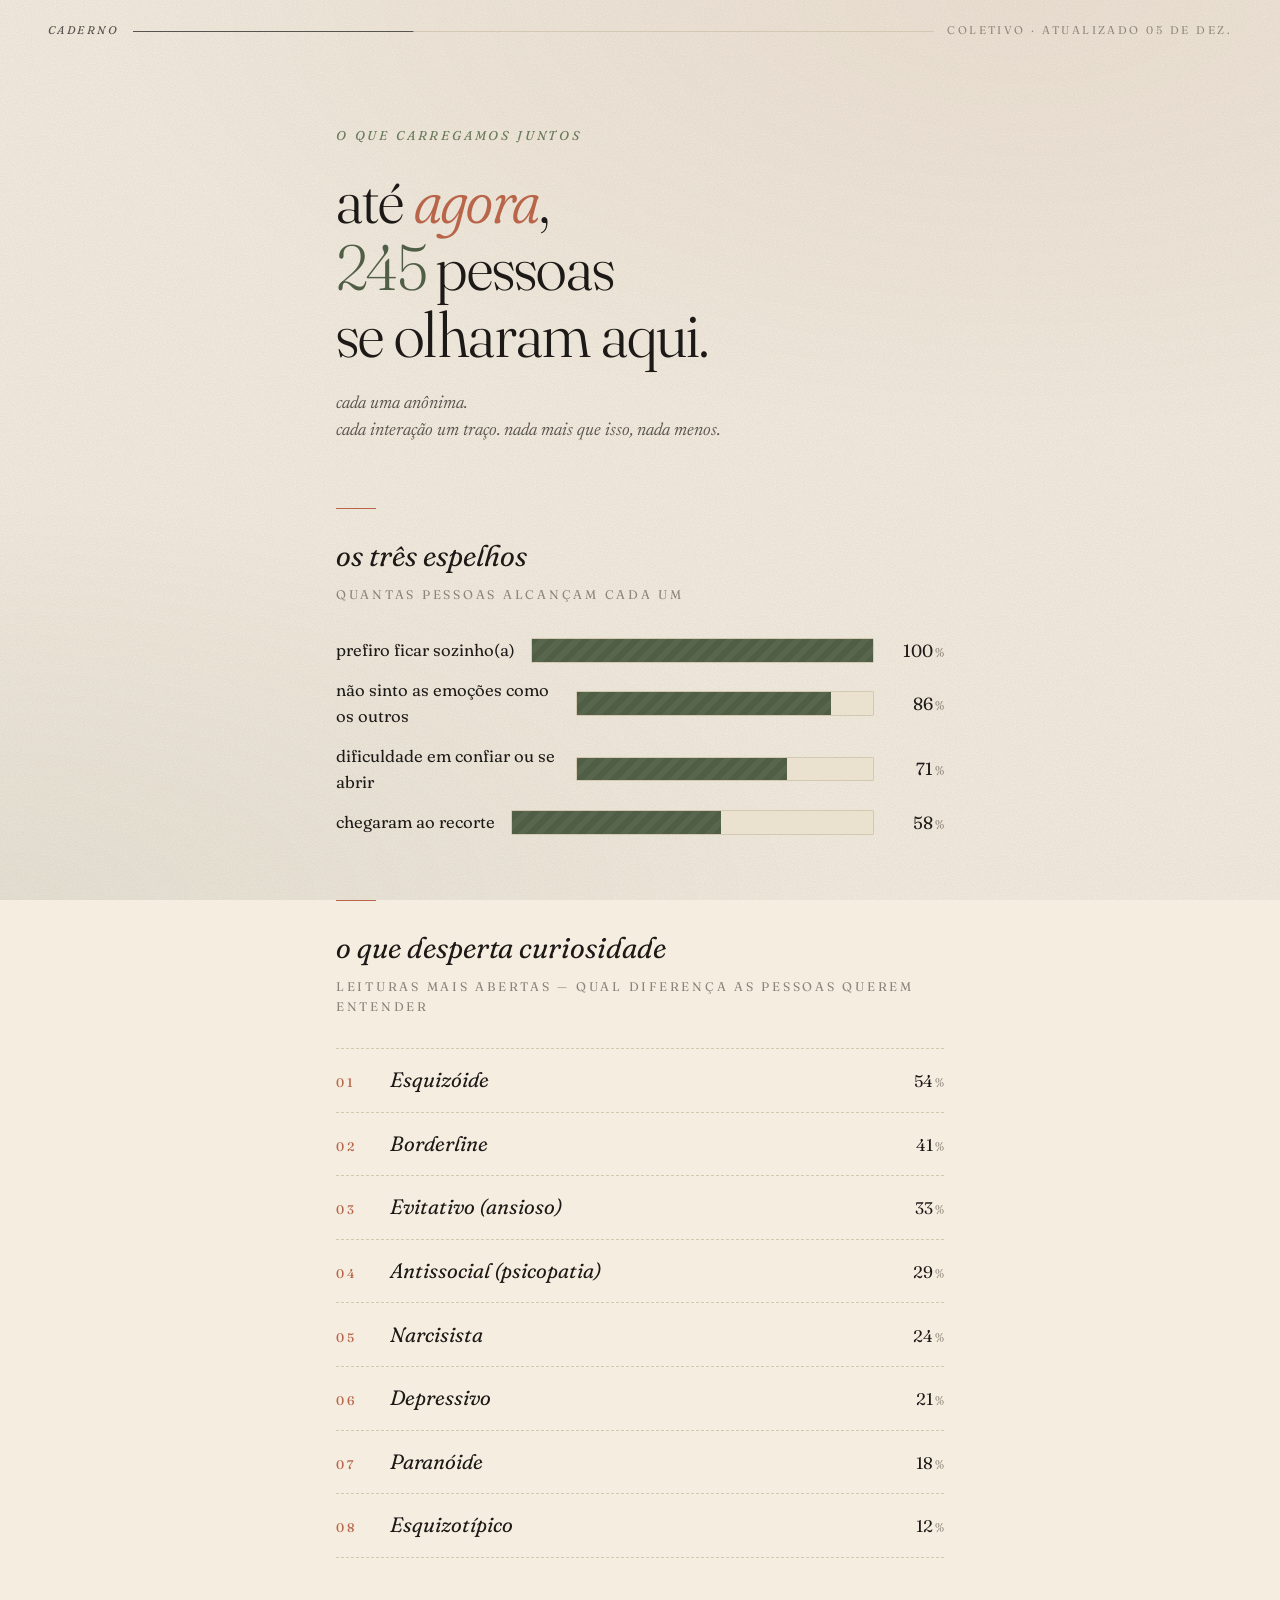
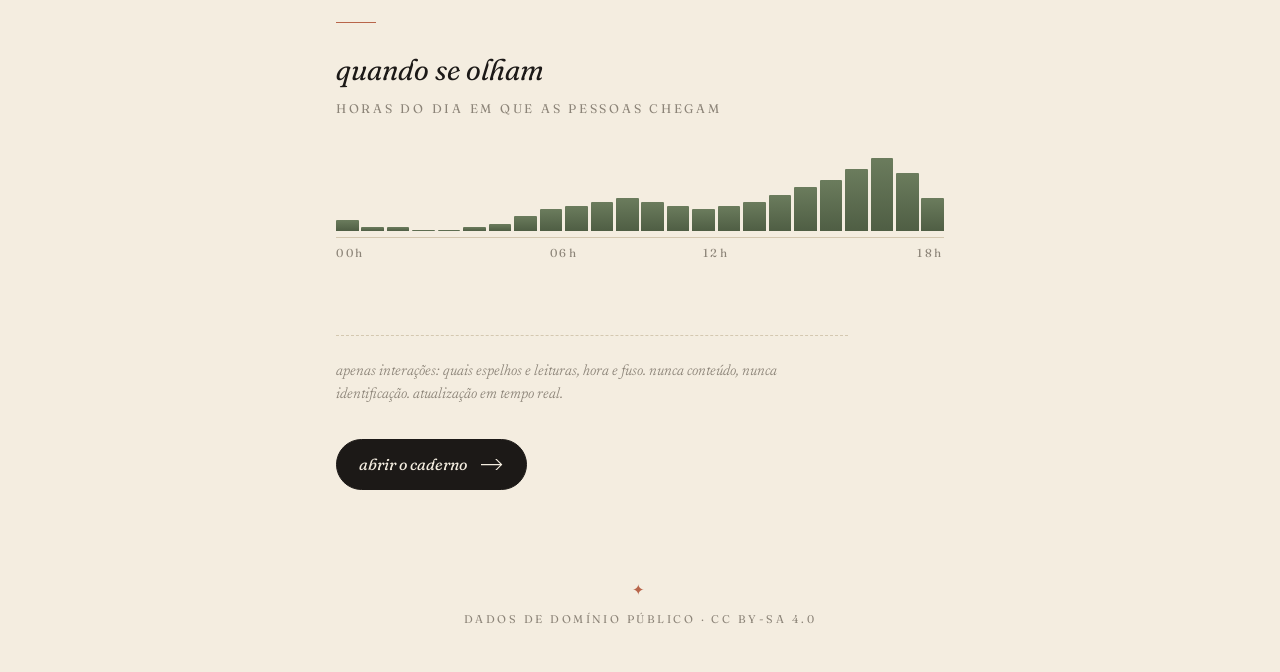
==== commit 1bf8b7e4: "fix(coletivo): reflete os indicadores reais do Espelho no /api/stats O painel ficava sempre "em bran" ====
--- a/public/coletivo.html
+++ b/public/coletivo.html
@@ -4,17 +4,17 @@
   <meta charset="UTF-8" />
   <meta name="viewport" content="width=device-width, initial-scale=1.0, viewport-fit=cover" />
   <meta name="theme-color" content="#f4ede0" />
-  <meta name="description" content="O coletivo — dados públicos da pesquisa de campo." />
+  <meta name="description" content="O coletivo — dados públicos de engajamento com O Espelho." />
   <meta name="referrer" content="no-referrer" />
 
   <meta property="og:type"        content="website" />
   <meta property="og:title"       content="caderno · coletivo" />
-  <meta property="og:description" content="Dados públicos da pesquisa de campo. Anônimo, agregado, atualizado diariamente." />
+  <meta property="og:description" content="Dados públicos de engajamento: quais espelhos e leituras despertam curiosidade. Anônimo, agregado." />
   <meta property="og:locale"      content="pt_BR" />
   <meta property="og:site_name"   content="caderno" />
   <meta name="twitter:card"        content="summary" />
   <meta name="twitter:title"       content="caderno · coletivo" />
-  <meta name="twitter:description" content="Dados públicos da pesquisa de campo. Anônimo, agregado." />
+  <meta name="twitter:description" content="Dados públicos de engajamento com O Espelho. Anônimo, agregado." />
 
   <title>caderno · coletivo</title>
 
@@ -41,9 +41,9 @@
     <section class="bulletin-lede">
       <p class="bulletin__overline">o que carregamos juntos</p>
       <h1 class="bulletin__hed">
-        desde <em>abril</em>,<br />
+        até <em>agora</em>,<br />
         <span class="bulletin__count" id="total-count">—</span> pessoas<br />
-        se ouviram aqui.
+        se olharam aqui.
       </h1>
       <p class="bulletin__lede">
         cada uma anônima.<br />
@@ -66,19 +66,19 @@
     </section>
 
     <section class="bulletin">
-      <h2 class="bulletin__section">como chegam</h2>
-      <p class="bulletin__sub">distribuição do humor de chegada</p>
-      <div class="bars" id="bars-mood"></div>
+      <h2 class="bulletin__section">os três espelhos</h2>
+      <p class="bulletin__sub">quantas pessoas alcançam cada um</p>
+      <div class="bars" id="bars-mirrors"></div>
     </section>
 
     <section class="bulletin">
-      <h2 class="bulletin__section">o que aparece</h2>
-      <p class="bulletin__sub">temas mais marcados nas últimas semanas</p>
-      <ol class="top-list" id="top-themes"></ol>
+      <h2 class="bulletin__section">o que desperta curiosidade</h2>
+      <p class="bulletin__sub">leituras mais abertas — qual diferença as pessoas querem entender</p>
+      <ol class="top-list" id="top-facets"></ol>
     </section>
 
     <section class="bulletin">
-      <h2 class="bulletin__section">quando se ouvem</h2>
+      <h2 class="bulletin__section">quando se olham</h2>
       <p class="bulletin__sub">horas do dia em que as pessoas chegam</p>
       <div class="ribbon" id="ribbon-hours" aria-hidden="true"></div>
       <ol class="ribbon-axis" aria-hidden="true">
@@ -86,14 +86,8 @@
       </ol>
     </section>
 
-    <section class="bulletin">
-      <h2 class="bulletin__section">caminhos</h2>
-      <p class="bulletin__sub">para onde a escuta foi direcionada</p>
-      <div class="bars" id="bars-routes"></div>
-    </section>
-
     <p class="bulletin__footnote">
-      apenas interações: humor, temas, hora e fuso. nunca conteúdo de texto livre. nunca identificação. atualização diária.
+      apenas interações: quais espelhos e leituras, hora e fuso. nunca conteúdo, nunca identificação. atualização em tempo real.
     </p>
 
     <nav class="bulletin__nav">
--- a/public/css/style.css
+++ b/public/css/style.css
@@ -82,7 +82,7 @@
   display: flex;
   align-items: center;
   gap: 0.85rem;
-  padding: 1.4rem var(--gutter) 0;
+  padding: max(1.4rem, env(safe-area-inset-top)) max(var(--gutter), env(safe-area-inset-right)) 0 max(var(--gutter), env(safe-area-inset-left));
   font-family: var(--type-display);
   font-size: 0.7rem;
   letter-spacing: 0.22em;
@@ -119,7 +119,7 @@
 .chapters {
   position: relative;
   z-index: 2;
-  padding: 1.25rem var(--gutter) 0;
+  padding: 1.25rem max(var(--gutter), env(safe-area-inset-right)) 0 max(var(--gutter), env(safe-area-inset-left));
 }
 .chapters ol {
   list-style: none;
@@ -148,7 +148,7 @@
 .folio {
   position: relative;
   z-index: 1;
-  padding: 2rem var(--gutter) 4rem;
+  padding: 2rem max(var(--gutter), env(safe-area-inset-right)) 4rem max(var(--gutter), env(safe-area-inset-left));
   max-width: var(--leaf-max);
   margin: 0 auto;
   min-height: 70dvh;
@@ -586,6 +586,229 @@
   80%      { transform: translateX(-2px); }
 }
 
+/* mirror question (a caixinha) ------------------------------------------- */
+.mirror-q {
+  position: relative;
+  border: 1px solid var(--ink-soft);
+  border-radius: 3px;
+  background: rgba(255, 255, 255, 0.22);
+  padding: 1.5rem 1.5rem 1.4rem;
+  margin: 0 0 2rem;
+  font-family: var(--type-display);
+  font-style: italic;
+  font-size: clamp(1.3rem, 4.6vw, 1.7rem);
+  line-height: 1.22;
+  color: var(--ink);
+  font-variation-settings: 'opsz' 48, 'wght' 380, 'SOFT' 50, 'WONK' 1;
+  box-shadow: 0 10px 32px -26px rgba(28, 25, 23, 0.4);
+  animation: leaf-in 0.7s 0.1s var(--ease-leaf) both;
+}
+.mirror-q__tag {
+  display: block;
+  font-family: var(--type-display);
+  font-style: normal;
+  font-size: 0.7rem;
+  letter-spacing: 0.28em;
+  text-transform: uppercase;
+  color: var(--terra);
+  margin-bottom: 0.85rem;
+  font-variation-settings: 'opsz' 14, 'wght' 480, 'SOFT' 0;
+}
+
+.facets__cue {
+  font-family: var(--type-display);
+  font-size: 0.72rem;
+  letter-spacing: 0.18em;
+  text-transform: uppercase;
+  color: var(--ink-faint);
+  margin: 0 0 1rem;
+  font-variation-settings: 'opsz' 14, 'wght' 400;
+}
+
+/* facets (clickable topics / accordion) ----------------------------------- */
+.facets {
+  list-style: none;
+  margin: 0 0 2.5rem;
+  padding: 0;
+}
+.facet {
+  border-bottom: 1px solid var(--paper-edge);
+}
+.facet:first-child { border-top: 1px solid var(--paper-edge); }
+
+.facet__head {
+  width: 100%;
+  display: flex;
+  align-items: center;
+  justify-content: space-between;
+  gap: 1rem;
+  padding: 1.1rem 0.25rem 1.1rem 0;
+  background: none;
+  border: none;
+  cursor: pointer;
+  text-align: left;
+  font-family: var(--type-display);
+  color: var(--ink);
+  -webkit-tap-highlight-color: transparent;
+  transition: padding 0.35s var(--ease-leaf);
+}
+.facet__name {
+  font-size: clamp(1.2rem, 4.2vw, 1.5rem);
+  line-height: 1.12;
+  font-variation-settings: 'opsz' 36, 'wght' 380, 'SOFT' 40;
+  transition: transform 0.35s var(--ease-leaf), color 0.3s ease;
+}
+.facet__name i {
+  font-style: italic;
+  color: var(--ink-faint);
+  font-variation-settings: 'opsz' 24, 'wght' 360, 'SOFT' 60, 'WONK' 1;
+}
+.facet__head:hover .facet__name { color: var(--moss-deep); transform: translateX(5px); }
+.facet__head:focus-visible {
+  outline: 2px dashed var(--terra);
+  outline-offset: 4px;
+  border-radius: 2px;
+}
+
+/* the +/− sign */
+.facet__sign {
+  position: relative;
+  flex: 0 0 auto;
+  width: 1.1rem;
+  height: 1.1rem;
+}
+.facet__sign::before,
+.facet__sign::after {
+  content: '';
+  position: absolute;
+  top: 50%; left: 50%;
+  width: 0.95rem;
+  height: 1.5px;
+  background: var(--terra);
+  transform: translate(-50%, -50%);
+  transition: transform 0.4s var(--ease-leaf), opacity 0.3s ease;
+}
+.facet__sign::after { transform: translate(-50%, -50%) rotate(90deg); }
+.facet--open .facet__sign::after { transform: translate(-50%, -50%) rotate(0deg); opacity: 0; }
+.facet--open .facet__head .facet__name {
+  font-style: italic;
+  color: var(--moss-deep);
+  font-variation-settings: 'opsz' 36, 'wght' 420, 'SOFT' 70, 'WONK' 1;
+}
+
+/* the reveal — animated via grid rows, content stays in the DOM */
+.facet__panel {
+  display: grid;
+  grid-template-rows: 0fr;
+  transition: grid-template-rows 0.45s var(--ease-leaf);
+}
+.facet--open .facet__panel { grid-template-rows: 1fr; }
+.facet__panel > p {
+  overflow: hidden;
+  margin: 0;
+  font-family: var(--type-body);
+  font-size: 1.02rem;
+  line-height: 1.5;
+  color: var(--ink-soft);
+  font-variation-settings: 'opsz' 24, 'wght' 380;
+  padding: 0 1.6rem 0 0;
+  opacity: 0;
+  transform: translateY(-4px);
+  transition: opacity 0.3s ease 0.1s, transform 0.4s var(--ease-leaf) 0.1s, padding-bottom 0.45s var(--ease-leaf);
+}
+.facet--open .facet__panel > p {
+  opacity: 1;
+  transform: none;
+  padding-bottom: 1.2rem;
+}
+.facet__panel strong {
+  font-weight: inherit;
+  font-style: italic;
+  color: var(--terra);
+  font-variation-settings: 'opsz' 24, 'wght' 460, 'SOFT' 40;
+}
+
+/* recorte — final message ------------------------------------------------- */
+.recorte-quote {
+  position: relative;
+  margin: 0 0 1.75rem;
+  padding: 0 0 0 1.4rem;
+  border-left: 3px solid var(--terra);
+  font-family: var(--type-display);
+  font-style: italic;
+  font-size: clamp(1.4rem, 5vw, 1.95rem);
+  line-height: 1.22;
+  color: var(--ink);
+  font-variation-settings: 'opsz' 60, 'wght' 350, 'SOFT' 50, 'WONK' 1;
+  animation: leaf-in 0.8s 0.1s var(--ease-leaf) both;
+}
+.recorte-quote strong {
+  font-weight: inherit;
+  color: var(--terra);
+  font-variation-settings: 'opsz' 60, 'wght' 400, 'SOFT' 70, 'WONK' 1;
+}
+.recorte-quote em {
+  color: var(--moss-deep);
+  font-variation-settings: 'opsz' 60, 'wght' 380, 'SOFT' 80, 'WONK' 1;
+}
+
+.recorte-note {
+  font-family: var(--type-body);
+  font-style: italic;
+  font-size: 1.05rem;
+  line-height: 1.55;
+  color: var(--ink-soft);
+  margin: 0 0 2.75rem;
+  max-width: 32rem;
+  font-variation-settings: 'opsz' 24, 'wght' 380;
+}
+.recorte-note strong {
+  font-weight: inherit;
+  font-style: normal;
+  color: var(--terra);
+}
+
+.recorte-sub {
+  font-family: var(--type-display);
+  font-size: 0.78rem;
+  letter-spacing: 0.22em;
+  text-transform: uppercase;
+  color: var(--ink-faint);
+  margin: 0 0 1.5rem;
+  font-variation-settings: 'opsz' 14, 'wght' 460;
+}
+
+.reasons {
+  list-style: none;
+  margin: 0 0 1rem;
+  padding: 0;
+}
+.reasons li {
+  padding: 0 0 1.4rem;
+  margin: 0 0 1.4rem;
+  border-bottom: 1px dashed var(--paper-edge);
+  font-family: var(--type-body);
+  font-size: 1.02rem;
+  line-height: 1.55;
+  color: var(--ink-soft);
+  font-variation-settings: 'opsz' 24, 'wght' 380;
+}
+.reasons li:last-child { border-bottom: none; }
+.reasons__key {
+  display: block;
+  font-family: var(--type-display);
+  font-style: italic;
+  font-size: 1.15rem;
+  color: var(--moss-deep);
+  margin-bottom: 0.4rem;
+  font-variation-settings: 'opsz' 30, 'wght' 420, 'SOFT' 60, 'WONK' 1;
+}
+.reasons em {
+  font-style: italic;
+  color: var(--ink);
+  font-variation-settings: 'opsz' 24, 'wght' 420, 'SOFT' 40;
+}
+
 /* final route card -------------------------------------------------------- */
 .card-route {
   position: relative;
@@ -677,7 +900,7 @@
 .dust {
   position: relative;
   z-index: 2;
-  padding: 1.5rem var(--gutter) 2.75rem;
+  padding: 1.5rem max(var(--gutter), env(safe-area-inset-right)) max(2.75rem, env(safe-area-inset-bottom)) max(var(--gutter), env(safe-area-inset-left));
   text-align: center;
   font-family: var(--type-display);
   font-size: 0.7rem;
